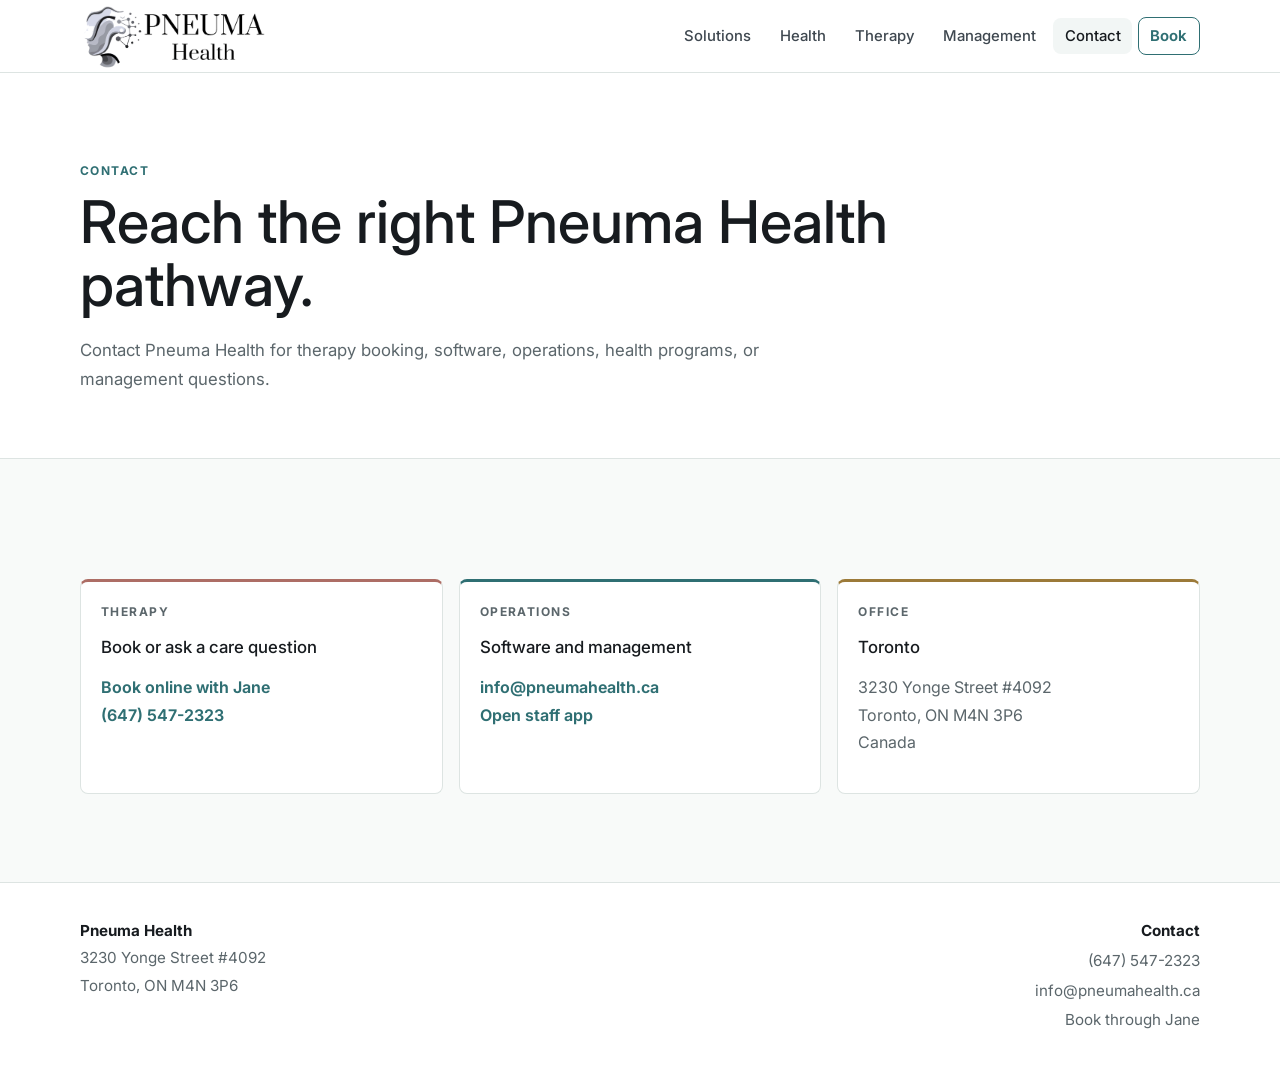
==== contact/index.html @ e9d26e88 "Simplify footer and insurance logos" ====
<!DOCTYPE html>
<html lang="en">
  <head>
    <meta charset="UTF-8" />
    <meta name="viewport" content="width=device-width, initial-scale=1.0" />
    <title>Contact | Pneuma Health</title>
    <meta
      name="description"
      content="Contact Pneuma Health for therapy booking, software, operations, health programs, and management questions."
    />
    <link rel="preconnect" href="https://fonts.googleapis.com" />
    <link rel="preconnect" href="https://fonts.gstatic.com" crossorigin />
    <link
      href="https://fonts.googleapis.com/css2?family=Inter:wght@400;500;600;700&display=swap"
      rel="stylesheet"
    />
    <link rel="icon" type="image/png" href="/assets/favicon.png" />
    <link rel="stylesheet" href="/styles.css" />
  </head>
  <body>
    <header class="site-header">
      <div class="container nav-shell">
        <a class="brand" href="/" aria-label="Pneuma Health home">
          <img class="brand-logo" src="/assets/logo-horizontal-cropped.png" alt="Pneuma Health" />
        </a>
        <nav class="site-nav" aria-label="Primary">
          <a href="/solutions/">Solutions</a>
          <a href="/health/">Health</a>
          <a href="/therapy/">Therapy</a>
          <a href="/management/">Management</a>
          <a href="/contact/" aria-current="page">Contact</a>
          <a class="nav-cta" href="https://pneumahealth.janeapp.com">Book</a>
        </nav>
      </div>
    </header>

    <main>
      <section class="page-hero">
        <div class="container">
          <p class="eyebrow">Contact</p>
          <h1>Reach the right Pneuma Health pathway.</h1>
          <p class="page-lead">
            Contact Pneuma Health for therapy booking, software, operations, health programs, or
            management questions.
          </p>
        </div>
      </section>

      <section class="section">
        <div class="container contact-grid">
          <article class="contact-card accent-rose">
            <p class="card-label">Therapy</p>
            <h3>Book or ask a care question</h3>
            <p>
              <a href="https://pneumahealth.janeapp.com">Book online with Jane</a><br />
              <a href="tel:+16475472323">(647) 547-2323</a>
            </p>
          </article>
          <article class="contact-card accent-cyan">
            <p class="card-label">Operations</p>
            <h3>Software and management</h3>
            <p>
              <a href="mailto:info@pneumahealth.ca?subject=Pneuma%20Health%20operations%20question">info@pneumahealth.ca</a><br />
              <a href="https://app.pneumahealth.ca">Open staff app</a>
            </p>
          </article>
          <article class="contact-card accent-amber">
            <p class="card-label">Office</p>
            <h3>Toronto</h3>
            <p>
              3230 Yonge Street #4092<br />
              Toronto, ON M4N 3P6<br />
              Canada
            </p>
          </article>
        </div>
      </section>
    </main>

    <footer class="site-footer">
      <div class="container footer-grid">
        <address class="footer-address">
          <strong>Pneuma Health</strong>
          <span>3230 Yonge Street #4092</span>
          <span>Toronto, ON M4N 3P6</span>
        </address>

        <div class="footer-contact">
          <strong>Contact</strong>
          <a href="tel:+16475472323">(647) 547-2323</a>
          <a href="mailto:info@pneumahealth.ca">info@pneumahealth.ca</a>
          <a href="https://pneumahealth.janeapp.com">Book through Jane</a>
        </div>
      </div>
    </footer>
  </body>
</html>
---- styles.css ----
:root {
  --bg: #f8faf9;
  --surface: #ffffff;
  --surface-soft: #f2f6f5;
  --text: #171b1f;
  --muted: #5b666b;
  --soft: #eef2f1;
  --line: #dde4e2;
  --line-strong: #c7d2d0;
  --teal: #2f6f73;
  --green: #5d8b67;
  --rose: #ad6d65;
  --amber: #9c7a39;
  --max-width: 1120px;
}

* {
  box-sizing: border-box;
}

html {
  scroll-behavior: smooth;
}

body {
  margin: 0;
  font-family: "Inter", system-ui, -apple-system, BlinkMacSystemFont, "Segoe UI", sans-serif;
  color: var(--text);
  background: var(--bg);
}

img {
  display: block;
  max-width: 100%;
}

a {
  color: inherit;
  text-decoration: none;
}

.container {
  width: min(calc(100% - 2rem), var(--max-width));
  margin: 0 auto;
}

.site-header {
  position: sticky;
  top: 0;
  z-index: 20;
  border-bottom: 1px solid var(--line);
  background: rgba(255, 255, 255, 0.94);
  backdrop-filter: blur(14px);
}

.nav-shell {
  min-height: 72px;
  display: flex;
  align-items: center;
  justify-content: space-between;
  gap: 1.25rem;
}

.brand {
  display: inline-flex;
  align-items: center;
  flex: 0 0 auto;
}

.brand-logo {
  width: clamp(136px, 16vw, 186px);
  height: auto;
}

.site-nav {
  display: flex;
  align-items: center;
  justify-content: flex-end;
  gap: 0.35rem;
  flex-wrap: wrap;
  color: #3f4850;
  font-size: 0.93rem;
}

.site-nav a {
  border-radius: 8px;
  padding: 0.55rem 0.72rem;
  font-weight: 500;
  transition:
    background 160ms ease,
    color 160ms ease;
}

.site-nav a:hover,
.site-nav a:focus-visible,
.site-nav a[aria-current="page"] {
  color: var(--text);
  background: var(--surface-soft);
}

.site-nav .nav-cta {
  border: 1px solid var(--teal);
  color: var(--teal);
  background: #fff;
  font-weight: 650;
}

.site-nav .nav-cta:hover,
.site-nav .nav-cta:focus-visible {
  color: #fff;
  background: var(--teal);
}

.hero-section,
.page-hero,
.therapy-hero {
  padding: clamp(3.25rem, 7vw, 6rem) 0 clamp(2.75rem, 5vw, 4.5rem);
}

.hero-layout,
.therapy-hero-layout,
.section-grid,
.split-section,
.cta-layout,
.two-column {
  display: grid;
  grid-template-columns: minmax(0, 1fr) minmax(320px, 0.62fr);
  gap: clamp(2rem, 5vw, 4rem);
  align-items: start;
}

.hero-copy,
.section-heading,
.section-intro,
.cta-layout > div {
  min-width: 0;
}

.eyebrow,
.card-label {
  margin: 0 0 0.85rem;
  color: var(--teal);
  font-size: 0.75rem;
  font-weight: 700;
  letter-spacing: 0.12em;
  text-transform: uppercase;
}

h1,
h2,
h3,
p {
  overflow-wrap: normal;
}

h1,
h2,
h3 {
  margin: 0;
  letter-spacing: 0;
}

h1 {
  max-width: 780px;
  font-size: clamp(2.35rem, 4.6vw, 4rem);
  font-weight: 500;
  line-height: 1.06;
}

h2 {
  font-size: clamp(1.7rem, 3vw, 2.65rem);
  font-weight: 500;
  line-height: 1.1;
}

h3 {
  font-size: 1.05rem;
  font-weight: 500;
  line-height: 1.32;
}

.hero-text,
.section-intro,
.area-card p,
.model-list p,
.final-cta p,
.page-lead,
.feature-card p,
.contact-card p,
.site-footer p,
.booking-panel p {
  color: var(--muted);
  line-height: 1.72;
}

.hero-text,
.page-lead {
  max-width: 680px;
  margin: 1.25rem 0 0;
  font-size: 1.05rem;
}

.hero-actions {
  display: flex;
  gap: 0.75rem;
  flex-wrap: wrap;
  margin-top: 1.6rem;
}

.button {
  display: inline-flex;
  align-items: center;
  justify-content: center;
  min-height: 44px;
  padding: 0.72rem 1rem;
  border: 1px solid transparent;
  border-radius: 8px;
  font-size: 0.95rem;
  font-weight: 650;
  transition:
    background 160ms ease,
    border-color 160ms ease,
    color 160ms ease,
    transform 160ms ease;
}

.button:hover,
.button:focus-visible {
  transform: translateY(-1px);
}

.button.primary {
  background: var(--teal);
  color: #fff;
}

.button.secondary,
.button.tertiary {
  border-color: var(--line-strong);
  background: #fff;
  color: var(--text);
}

.button.secondary:hover,
.button.secondary:focus-visible,
.button.tertiary:hover,
.button.tertiary:focus-visible {
  border-color: var(--teal);
  color: var(--teal);
}

.hero-signals,
.page-kicker-row {
  display: flex;
  flex-wrap: wrap;
  gap: 0.55rem;
  padding: 0;
  margin: 1.25rem 0 0;
  list-style: none;
}

.hero-signals li,
.status-pill {
  border: 1px solid var(--line);
  border-radius: 8px;
  padding: 0.48rem 0.65rem;
  color: var(--muted);
  background: #fff;
  font-size: 0.86rem;
}

.hero-media {
  margin: 0;
  overflow: hidden;
  border: 1px solid var(--line);
  border-radius: 8px;
  background: var(--surface);
}

.hero-media img {
  width: 100%;
  min-height: 300px;
  object-fit: cover;
  object-position: center;
  border-bottom: 1px solid var(--line);
}

.hero-media figcaption {
  display: grid;
  gap: 0.25rem;
  padding: 1rem;
}

.hero-media strong {
  color: var(--text);
  font-size: 0.95rem;
  line-height: 1.45;
  font-weight: 600;
}

.section {
  padding: clamp(3.25rem, 7vw, 5.5rem) 0;
}

.compact-section {
  padding: clamp(2rem, 4vw, 3.25rem) 0;
}

.surface-section,
.wide-panel {
  border-top: 1px solid var(--line);
  border-bottom: 1px solid var(--line);
  background: var(--surface-soft);
}

.section-grid,
.split-section,
.cta-layout,
.two-column {
  grid-template-columns: minmax(0, 0.82fr) minmax(0, 1fr);
}

.section-intro {
  margin: 1.35rem 0 0;
  font-size: 1rem;
}

.area-grid,
.feature-grid,
.contact-grid,
.metric-grid {
  display: grid;
  gap: 1rem;
}

.area-grid {
  grid-template-columns: repeat(auto-fit, minmax(230px, 1fr));
  margin-top: 2rem;
}

.feature-grid {
  grid-template-columns: repeat(3, minmax(0, 1fr));
}

.contact-grid {
  grid-template-columns: repeat(3, minmax(0, 1fr));
  margin-top: 2rem;
}

.area-card,
.feature-card,
.contact-card,
.booking-panel,
.redirect-card {
  min-width: 0;
  border: 1px solid var(--line);
  border-radius: 8px;
  background: #fff;
  padding: 1.25rem;
}

.area-card,
.feature-card {
  display: grid;
  gap: 0.75rem;
  align-content: start;
}

.area-card a,
.contact-card a,
.booking-detail a {
  color: var(--teal);
  font-weight: 650;
}

.accent-cyan {
  border-top: 3px solid var(--teal);
}

.accent-green {
  border-top: 3px solid var(--green);
}

.accent-amber {
  border-top: 3px solid var(--amber);
}

.accent-rose {
  border-top: 3px solid var(--rose);
}

.model-list {
  display: grid;
  gap: 0.8rem;
}

.model-list article {
  display: grid;
  grid-template-columns: auto minmax(0, 1fr);
  gap: 1rem;
  padding: 1rem 0;
  border-bottom: 1px solid var(--line);
}

.model-list span {
  color: var(--teal);
  font-weight: 700;
}

.model-list p {
  margin: 0.45rem 0 0;
}

.metrics-band {
  padding: 2rem 0;
  border-top: 1px solid var(--line);
  border-bottom: 1px solid var(--line);
  background: var(--surface-soft);
  color: var(--text);
}

.metric-grid {
  grid-template-columns: repeat(3, minmax(0, 1fr));
}

.metric-grid article {
  display: grid;
  gap: 0.3rem;
  padding: 1rem 0;
}

.metric-grid strong {
  font-size: clamp(2rem, 4vw, 3.8rem);
  font-weight: 600;
  line-height: 1;
}

.metric-grid span {
  color: var(--muted);
  font-weight: 500;
}

.final-cta {
  border-top: 1px solid var(--line);
  background: #fff;
}

.final-cta p {
  max-width: 62ch;
}

.page-hero {
  border-bottom: 1px solid var(--line);
  background: #fff;
}

.page-hero h1 {
  max-width: 820px;
}

.plain-list {
  display: grid;
  gap: 0.7rem;
  padding: 0;
  margin: 1rem 0 0;
  list-style: none;
}

.plain-list li {
  border-left: 3px solid var(--teal);
  padding: 0.2rem 0 0.2rem 0.8rem;
  color: var(--muted);
  line-height: 1.55;
}

.therapy-hero {
  border-bottom: 1px solid var(--line);
  background: linear-gradient(180deg, #fff 0%, var(--bg) 100%);
}

.therapy-booking-card {
  display: grid;
  grid-template-columns: minmax(0, 0.92fr) minmax(320px, 0.72fr);
  gap: clamp(1.25rem, 4vw, 2.75rem);
  align-items: center;
  min-width: 0;
  overflow: hidden;
  border: 1px solid var(--line);
  border-radius: 8px;
  background: #fff;
  padding: clamp(1rem, 3vw, 2.25rem);
  box-shadow: 0 18px 45px rgba(28, 42, 46, 0.08);
}

.therapy-booking-copy {
  min-width: 0;
}

.therapy-booking-copy h1 {
  max-width: 620px;
  font-size: clamp(2.25rem, 4vw, 3.65rem);
}

.therapy-booking-copy .page-lead {
  max-width: 560px;
}

.booking-mini-list {
  display: grid;
  gap: 0.45rem;
  margin: 1.5rem 0 0;
  padding: 1rem 0 0;
  border-top: 1px solid var(--line);
  color: var(--muted);
  font-size: 0.94rem;
  line-height: 1.55;
  list-style: none;
}

.booking-mini-list a {
  color: var(--teal);
  font-weight: 650;
  overflow-wrap: anywhere;
}

.therapy-booking-art {
  align-self: stretch;
  margin: 0;
  min-height: 290px;
  overflow: hidden;
  border: 1px solid #eadfd2;
  border-radius: 8px;
  background: #fbf6ef;
}

.therapy-booking-art img {
  width: 100%;
  height: 100%;
  object-fit: cover;
  object-position: center;
}

.therapy-actions {
  background: #fff;
  border-bottom: 1px solid var(--line);
}

.quick-action-grid {
  display: grid;
  grid-template-columns: repeat(3, minmax(0, 1fr));
  gap: 0.9rem;
}

.quick-action-card {
  display: grid;
  grid-template-columns: 94px minmax(0, 1fr);
  align-content: start;
  align-items: center;
  gap: 0.7rem;
  min-width: 0;
  min-height: 178px;
  border: 1px solid var(--line);
  border-radius: 8px;
  background: #fff;
  padding: 1.15rem;
  transition:
    border-color 160ms ease,
    box-shadow 160ms ease,
    transform 160ms ease;
}

.quick-action-card:hover,
.quick-action-card:focus-visible {
  border-color: var(--line-strong);
  box-shadow: 0 12px 28px rgba(28, 42, 46, 0.07);
  transform: translateY(-1px);
}

.quick-action-art {
  display: block;
  width: 94px;
  height: 86px;
  overflow: hidden;
  border: 1px solid #eadfd2;
  border-radius: 8px;
  background-image: url("/assets/therapy-card-illustrations.png");
  background-repeat: no-repeat;
  background-size: 300% 200%;
  background-color: #fbf6ef;
}

.art-resources {
  background-position: 0% 0%;
}

.art-contact {
  background-position: 50% 0%;
}

.art-packages {
  background-position: 100% 0%;
}

.art-hiring {
  background-position: 0% 100%;
}

.art-volunteer {
  background-position: 50% 100%;
}

.art-students {
  background-position: 100% 100%;
}

.quick-action-copy {
  display: grid;
  gap: 0.55rem;
  min-width: 0;
}

.quick-action-card h2 {
  font-size: 1.08rem;
  font-weight: 600;
  line-height: 1.28;
}

.quick-action-card p {
  margin: 0;
  color: var(--muted);
  font-size: 0.92rem;
  line-height: 1.55;
}

.insurance-band {
  background: var(--surface-soft);
  border-bottom: 1px solid var(--line);
}

.insurance-layout {
  display: grid;
  gap: 1.25rem;
}

.insurance-logo-grid {
  display: grid;
  grid-template-columns: repeat(6, minmax(0, 1fr));
  gap: 0.75rem;
}

.insurance-logo-card {
  display: flex;
  align-items: center;
  justify-content: center;
  min-height: 86px;
  border: 1px solid var(--line);
  border-radius: 8px;
  background: rgba(255, 255, 255, 0.9);
  padding: 0.85rem;
}

.insurance-logo-card img {
  width: 100%;
  max-width: 128px;
  max-height: 46px;
  object-fit: contain;
}

.insurance-note {
  margin: 0;
  color: var(--muted);
  font-size: 0.86rem;
  line-height: 1.55;
}

.therapy-image-band {
  display: none;
}

.site-footer {
  padding: 2.25rem 0;
  border-top: 1px solid var(--line);
  background: #fff;
}

.footer-grid {
  display: grid;
  grid-template-columns: minmax(0, 1fr) minmax(280px, 0.75fr);
  gap: clamp(1.25rem, 5vw, 3rem);
  align-items: start;
}

.footer-contact,
.footer-address {
  min-width: 0;
  font-size: 0.95rem;
}

.footer-address {
  display: grid;
  gap: 0.2rem;
  color: var(--muted);
  font-style: normal;
  line-height: 1.6;
}

.footer-address strong {
  color: var(--text);
}

.site-footer p {
  margin: 0;
}

.footer-contact {
  display: grid;
  justify-items: end;
  gap: 0.35rem;
  color: var(--muted);
  text-align: right;
  line-height: 1.6;
}

.footer-contact strong {
  color: var(--text);
}

.footer-contact > a {
  color: var(--muted);
  overflow-wrap: anywhere;
}

.footer-contact > a:hover,
.footer-contact > a:focus-visible {
  color: var(--teal);
}

.redirect-page {
  min-height: 100vh;
  display: grid;
  place-items: center;
  padding: 2rem;
  background: var(--bg);
}

.redirect-card {
  max-width: 560px;
}

.redirect-card h1 {
  font-size: clamp(2rem, 6vw, 3.5rem);
}

@media (max-width: 900px) {
  .nav-shell {
    align-items: flex-start;
    flex-direction: column;
    padding: 0.9rem 0;
  }

  .site-nav {
    justify-content: flex-start;
  }

  .hero-layout,
  .therapy-hero-layout,
  .section-grid,
  .split-section,
  .cta-layout,
  .two-column {
    grid-template-columns: 1fr;
  }

  .therapy-booking-card {
    grid-template-columns: 1fr;
  }

  .quick-action-grid,
  .insurance-logo-grid {
    grid-template-columns: repeat(2, minmax(0, 1fr));
  }

  .footer-grid {
    grid-template-columns: 1fr;
  }

  .footer-contact {
    justify-items: start;
    text-align: left;
  }

  .hero-media {
    display: none;
  }

  .feature-grid,
  .contact-grid,
  .metric-grid {
    grid-template-columns: 1fr;
  }
}

@media (max-width: 560px) {
  .container {
    width: min(calc(100% - 1rem), var(--max-width));
  }

  .brand-logo {
    width: 150px;
  }

  .site-nav {
    width: 100%;
    display: flex;
    flex-wrap: wrap;
    justify-content: flex-start;
    overflow-x: visible;
    padding-bottom: 0.15rem;
  }

  .site-nav a {
    flex: 0 0 auto;
    padding: 0.48rem 0.56rem;
  }

  h1 {
    font-size: clamp(2.15rem, 10vw, 3rem);
    line-height: 1.06;
  }

  .hero-actions,
  .button {
    width: 100%;
  }

  .button {
    min-width: 0;
  }

  .therapy-booking-card {
    padding: 1rem;
  }

  .therapy-booking-art {
    min-height: 220px;
  }

  .quick-action-card {
    grid-template-columns: 86px minmax(0, 1fr);
    min-height: 166px;
    padding: 1rem;
  }

  .quick-action-art {
    width: 86px;
    height: 78px;
  }

  .quick-action-grid,
  .insurance-logo-grid {
    grid-template-columns: 1fr;
  }
}
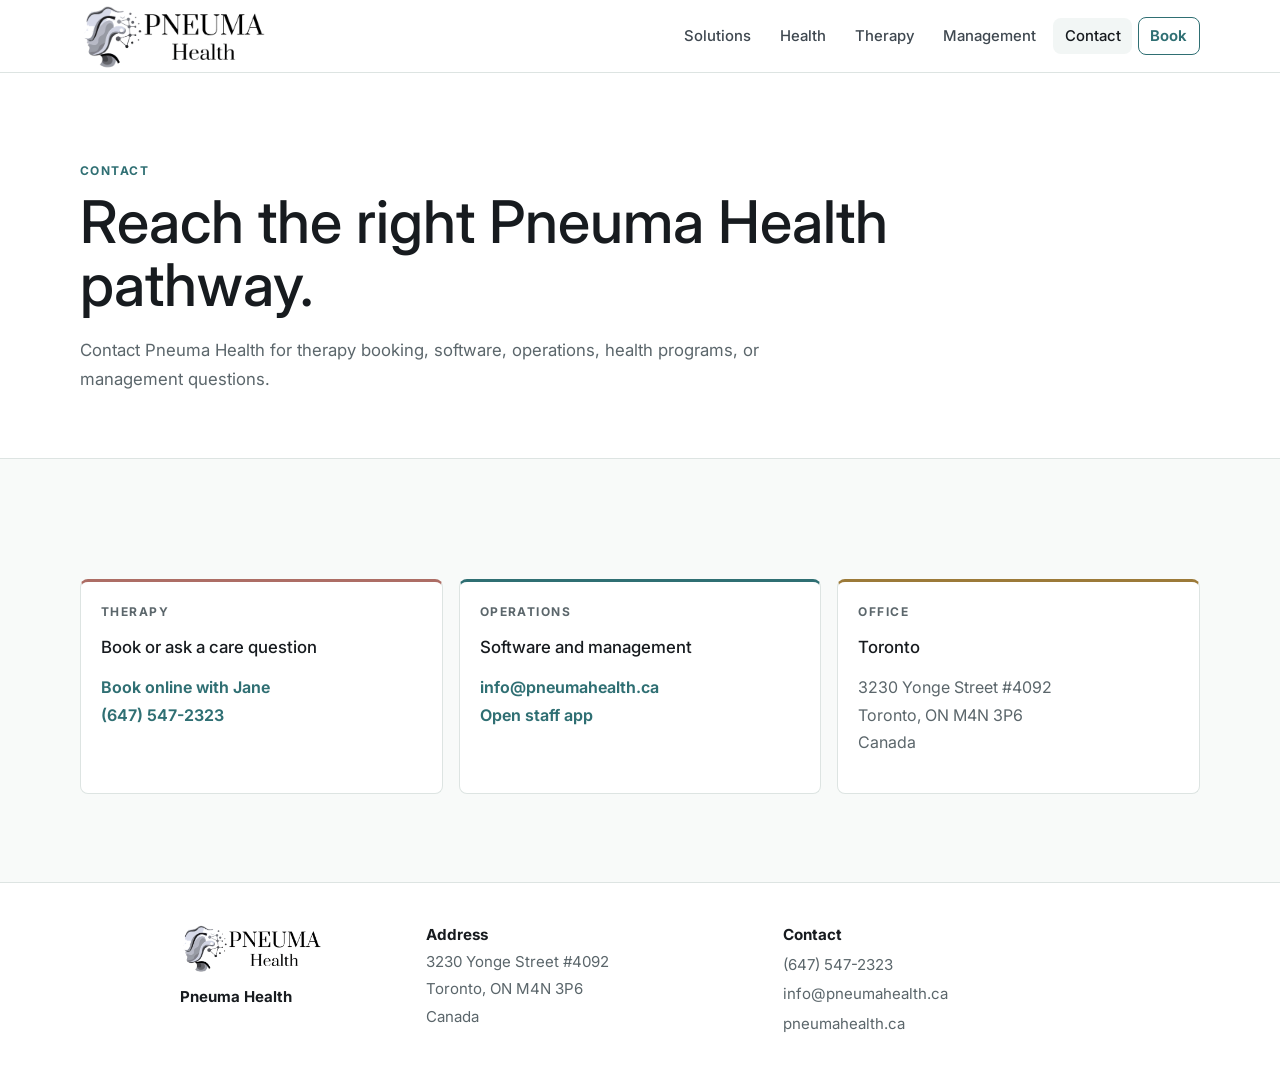
==== commit 7ebf6bd2: "Polish Pneuma Health footer layout" ====
--- a/contact/index.html
+++ b/contact/index.html
@@ -79,17 +79,23 @@
 
     <footer class="site-footer">
       <div class="container footer-grid">
+        <div class="footer-brand-block">
+          <img src="/assets/logo-horizontal-cropped.png" alt="Pneuma Health" />
+          <strong>Pneuma Health</strong>
+        </div>
+
         <address class="footer-address">
-          <strong>Pneuma Health</strong>
+          <strong>Address</strong>
           <span>3230 Yonge Street #4092</span>
           <span>Toronto, ON M4N 3P6</span>
+          <span>Canada</span>
         </address>
 
         <div class="footer-contact">
           <strong>Contact</strong>
           <a href="tel:+16475472323">(647) 547-2323</a>
           <a href="mailto:info@pneumahealth.ca">info@pneumahealth.ca</a>
-          <a href="https://pneumahealth.janeapp.com">Book through Jane</a>
+          <a href="https://pneumahealth.ca">pneumahealth.ca</a>
         </div>
       </div>
     </footer>
--- a/styles.css
+++ b/styles.css
@@ -678,34 +678,54 @@
 }
 
 .site-footer {
-  padding: 2.25rem 0;
+  padding: 2.5rem 0;
   border-top: 1px solid var(--line);
   background: #fff;
 }
 
 .footer-grid {
   display: grid;
-  grid-template-columns: minmax(0, 1fr) minmax(280px, 0.75fr);
-  gap: clamp(1.25rem, 5vw, 3rem);
+  grid-template-columns: minmax(170px, 0.65fr) minmax(220px, 1fr) minmax(220px, 1fr);
+  gap: clamp(1.25rem, 4vw, 2.5rem);
   align-items: start;
-}
-
+  max-width: 920px;
+  margin: 0 auto;
+}
+
+.footer-brand-block,
 .footer-contact,
 .footer-address {
   min-width: 0;
+  color: var(--muted);
+  font-size: 0.94rem;
+  line-height: 1.6;
+}
+
+.footer-brand-block {
+  display: grid;
+  justify-items: start;
+  gap: 0.75rem;
+}
+
+.footer-brand-block img {
+  width: 142px;
+  height: auto;
+}
+
+.footer-brand-block strong {
+  color: var(--text);
+}
+
+.footer-address {
+  display: grid;
+  gap: 0.2rem;
+  font-style: normal;
+}
+
+.footer-address strong,
+.footer-contact strong {
+  color: var(--text);
   font-size: 0.95rem;
-}
-
-.footer-address {
-  display: grid;
-  gap: 0.2rem;
-  color: var(--muted);
-  font-style: normal;
-  line-height: 1.6;
-}
-
-.footer-address strong {
-  color: var(--text);
 }
 
 .site-footer p {
@@ -714,15 +734,9 @@
 
 .footer-contact {
   display: grid;
-  justify-items: end;
   gap: 0.35rem;
-  color: var(--muted);
-  text-align: right;
-  line-height: 1.6;
-}
-
-.footer-contact strong {
-  color: var(--text);
+  justify-items: start;
+  text-align: left;
 }
 
 .footer-contact > a {
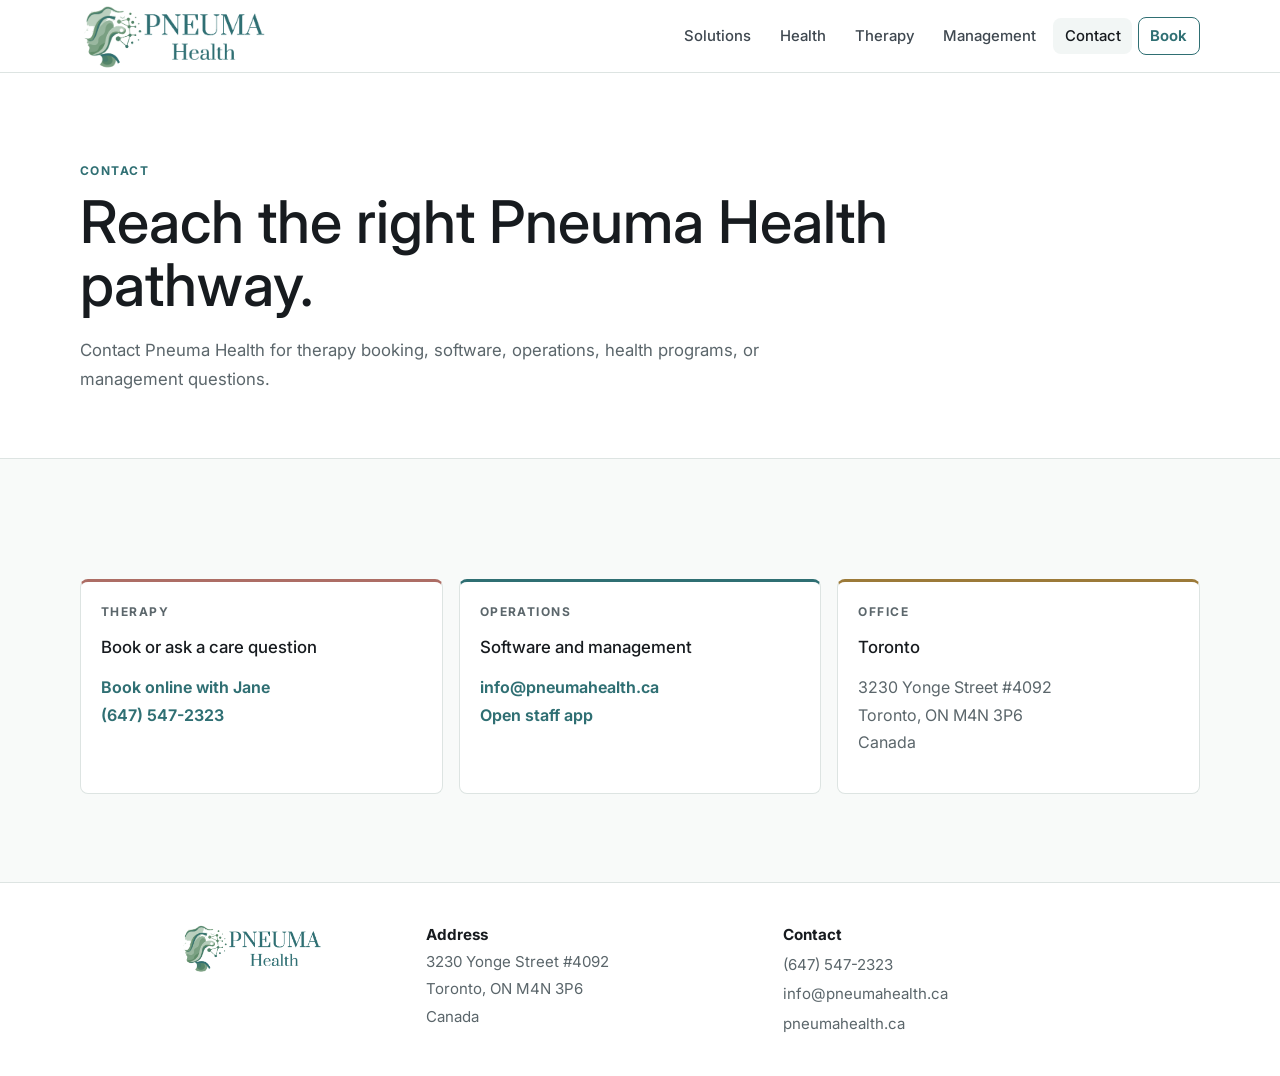
==== commit e2ea98c9: "Apply green Pneuma Health logo set" ====
--- a/contact/index.html
+++ b/contact/index.html
@@ -21,7 +21,7 @@
     <header class="site-header">
       <div class="container nav-shell">
         <a class="brand" href="/" aria-label="Pneuma Health home">
-          <img class="brand-logo" src="/assets/logo-horizontal-cropped.png" alt="Pneuma Health" />
+          <img class="brand-logo" src="/assets/logo-horizontal-green.png" alt="Pneuma Health" />
         </a>
         <nav class="site-nav" aria-label="Primary">
           <a href="/solutions/">Solutions</a>
@@ -80,8 +80,7 @@
     <footer class="site-footer">
       <div class="container footer-grid">
         <div class="footer-brand-block">
-          <img src="/assets/logo-horizontal-cropped.png" alt="Pneuma Health" />
-          <strong>Pneuma Health</strong>
+          <img src="/assets/logo-horizontal-green.png" alt="Pneuma Health" />
         </div>
 
         <address class="footer-address">
--- a/styles.css
+++ b/styles.css
@@ -702,18 +702,12 @@
 }
 
 .footer-brand-block {
-  display: grid;
-  justify-items: start;
-  gap: 0.75rem;
+  display: block;
 }
 
 .footer-brand-block img {
   width: 142px;
   height: auto;
-}
-
-.footer-brand-block strong {
-  color: var(--text);
 }
 
 .footer-address {
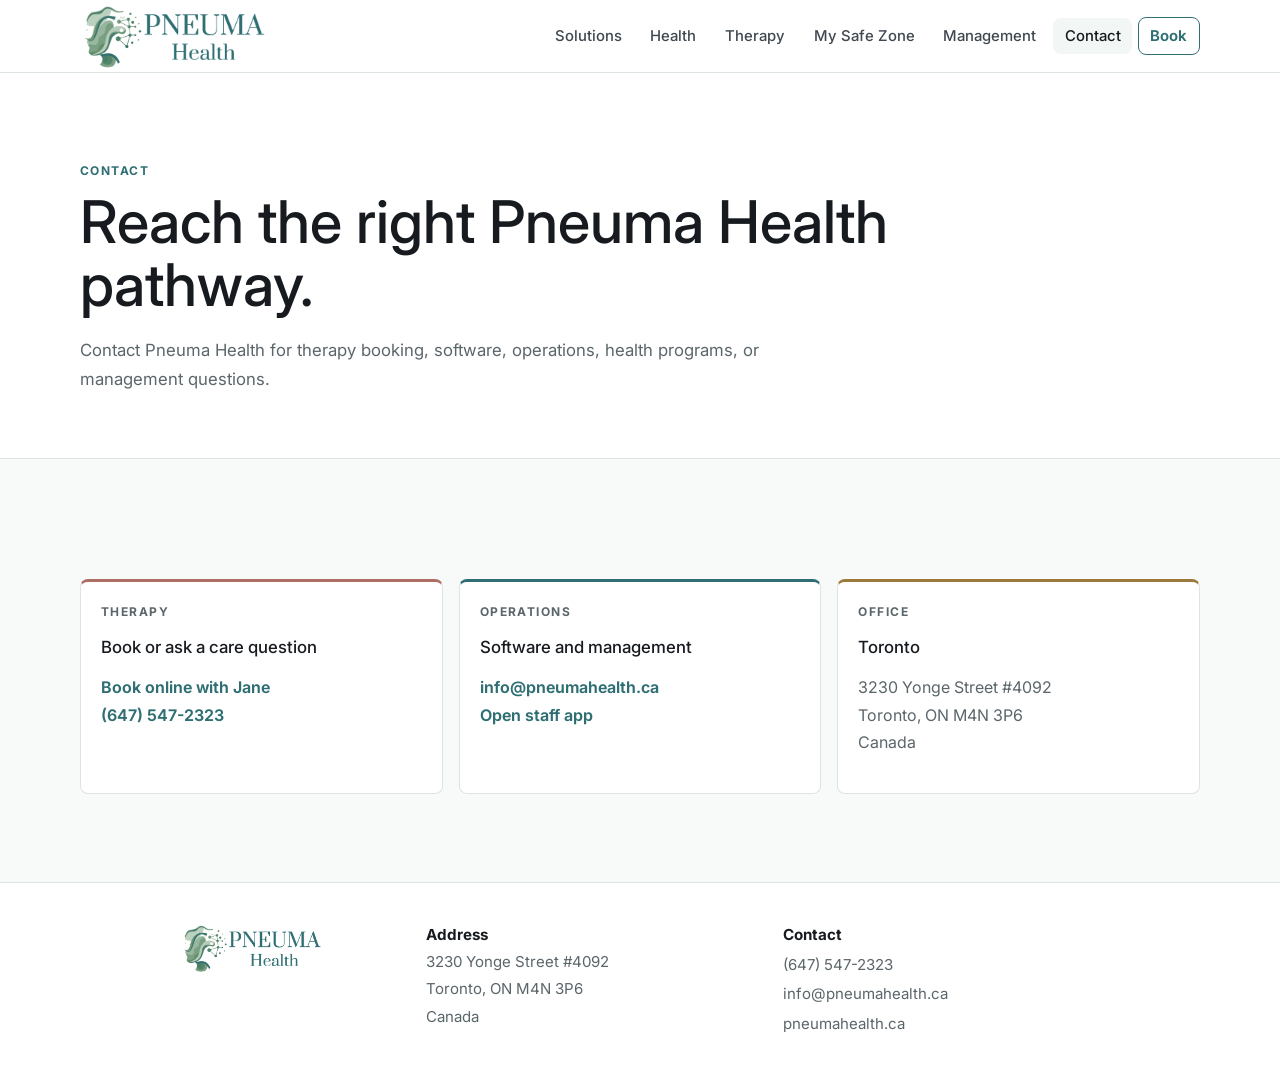
==== commit e3def9b0: "Separate My Safe Zone from Pneuma therapy" ====
--- a/contact/index.html
+++ b/contact/index.html
@@ -27,6 +27,7 @@
           <a href="/solutions/">Solutions</a>
           <a href="/health/">Health</a>
           <a href="/therapy/">Therapy</a>
+          <a href="/mysafezone/">My Safe Zone</a>
           <a href="/management/">Management</a>
           <a href="/contact/" aria-current="page">Contact</a>
           <a class="nav-cta" href="https://pneumahealth.janeapp.com">Book</a>
--- a/styles.css
+++ b/styles.css
@@ -389,6 +389,49 @@
   border-top: 3px solid var(--rose);
 }
 
+.accent-navy {
+  border-top: 3px solid #244a57;
+}
+
+.program-hero-layout {
+  display: grid;
+  grid-template-columns: minmax(0, 1fr) minmax(280px, 0.48fr);
+  gap: clamp(2rem, 6vw, 5rem);
+  align-items: center;
+}
+
+.program-brand-panel {
+  min-height: 300px;
+  display: grid;
+  place-items: center;
+  align-content: center;
+  gap: 1rem;
+  padding: 2rem;
+  border: 1px solid var(--line);
+  border-radius: 8px;
+  color: #fff;
+  background: #173947;
+  text-align: center;
+}
+
+.program-brand-panel img {
+  width: 112px;
+  height: 112px;
+  object-fit: contain;
+  filter: brightness(0) invert(1);
+}
+
+.program-brand-panel strong {
+  font-size: 1.7rem;
+  font-weight: 600;
+}
+
+.program-brand-panel span {
+  max-width: 260px;
+  color: rgba(255, 255, 255, 0.76);
+  line-height: 1.55;
+}
+
 .model-list {
   display: grid;
   gap: 0.8rem;
@@ -772,6 +815,7 @@
 
   .hero-layout,
   .therapy-hero-layout,
+  .program-hero-layout,
   .section-grid,
   .split-section,
   .cta-layout,
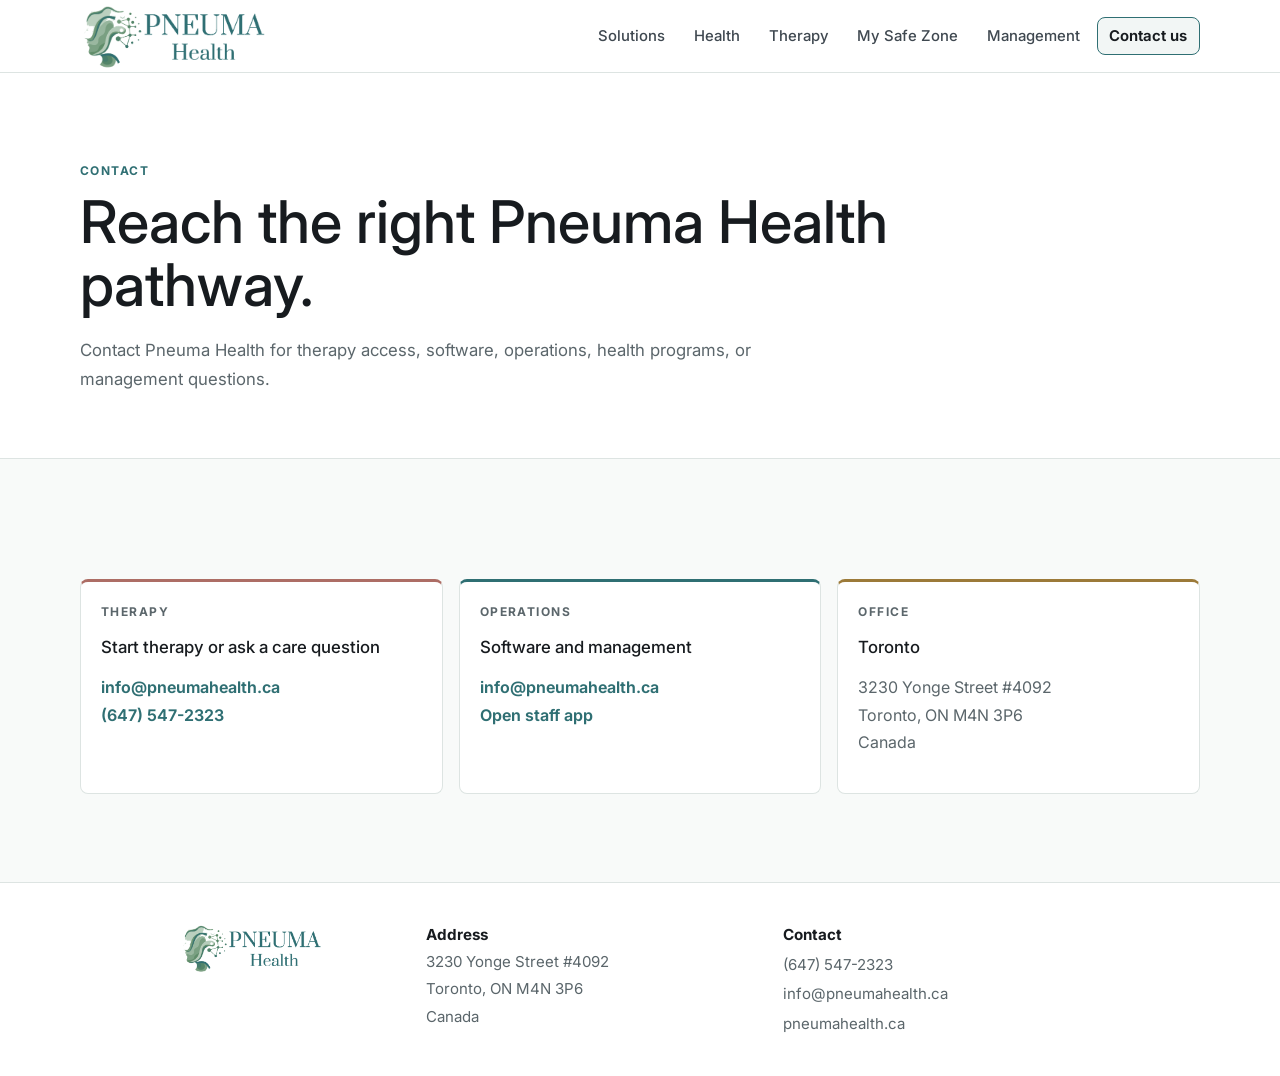
==== commit 2f294501: "Replace Pneuma booking links with contact flow" ====
--- a/contact/index.html
+++ b/contact/index.html
@@ -6,7 +6,7 @@
     <title>Contact | Pneuma Health</title>
     <meta
       name="description"
-      content="Contact Pneuma Health for therapy booking, software, operations, health programs, and management questions."
+      content="Contact Pneuma Health for therapy access, software, operations, health programs, and management questions."
     />
     <link rel="preconnect" href="https://fonts.googleapis.com" />
     <link rel="preconnect" href="https://fonts.gstatic.com" crossorigin />
@@ -29,8 +29,7 @@
           <a href="/therapy/">Therapy</a>
           <a href="/mysafezone/">My Safe Zone</a>
           <a href="/management/">Management</a>
-          <a href="/contact/" aria-current="page">Contact</a>
-          <a class="nav-cta" href="https://pneumahealth.janeapp.com">Book</a>
+          <a class="nav-cta" href="/contact/" aria-current="page">Contact us</a>
         </nav>
       </div>
     </header>
@@ -41,7 +40,7 @@
           <p class="eyebrow">Contact</p>
           <h1>Reach the right Pneuma Health pathway.</h1>
           <p class="page-lead">
-            Contact Pneuma Health for therapy booking, software, operations, health programs, or
+            Contact Pneuma Health for therapy access, software, operations, health programs, or
             management questions.
           </p>
         </div>
@@ -51,9 +50,9 @@
         <div class="container contact-grid">
           <article class="contact-card accent-rose">
             <p class="card-label">Therapy</p>
-            <h3>Book or ask a care question</h3>
+            <h3>Start therapy or ask a care question</h3>
             <p>
-              <a href="https://pneumahealth.janeapp.com">Book online with Jane</a><br />
+              <a href="mailto:info@pneumahealth.ca?subject=Therapy%20inquiry">info@pneumahealth.ca</a><br />
               <a href="tel:+16475472323">(647) 547-2323</a>
             </p>
           </article>
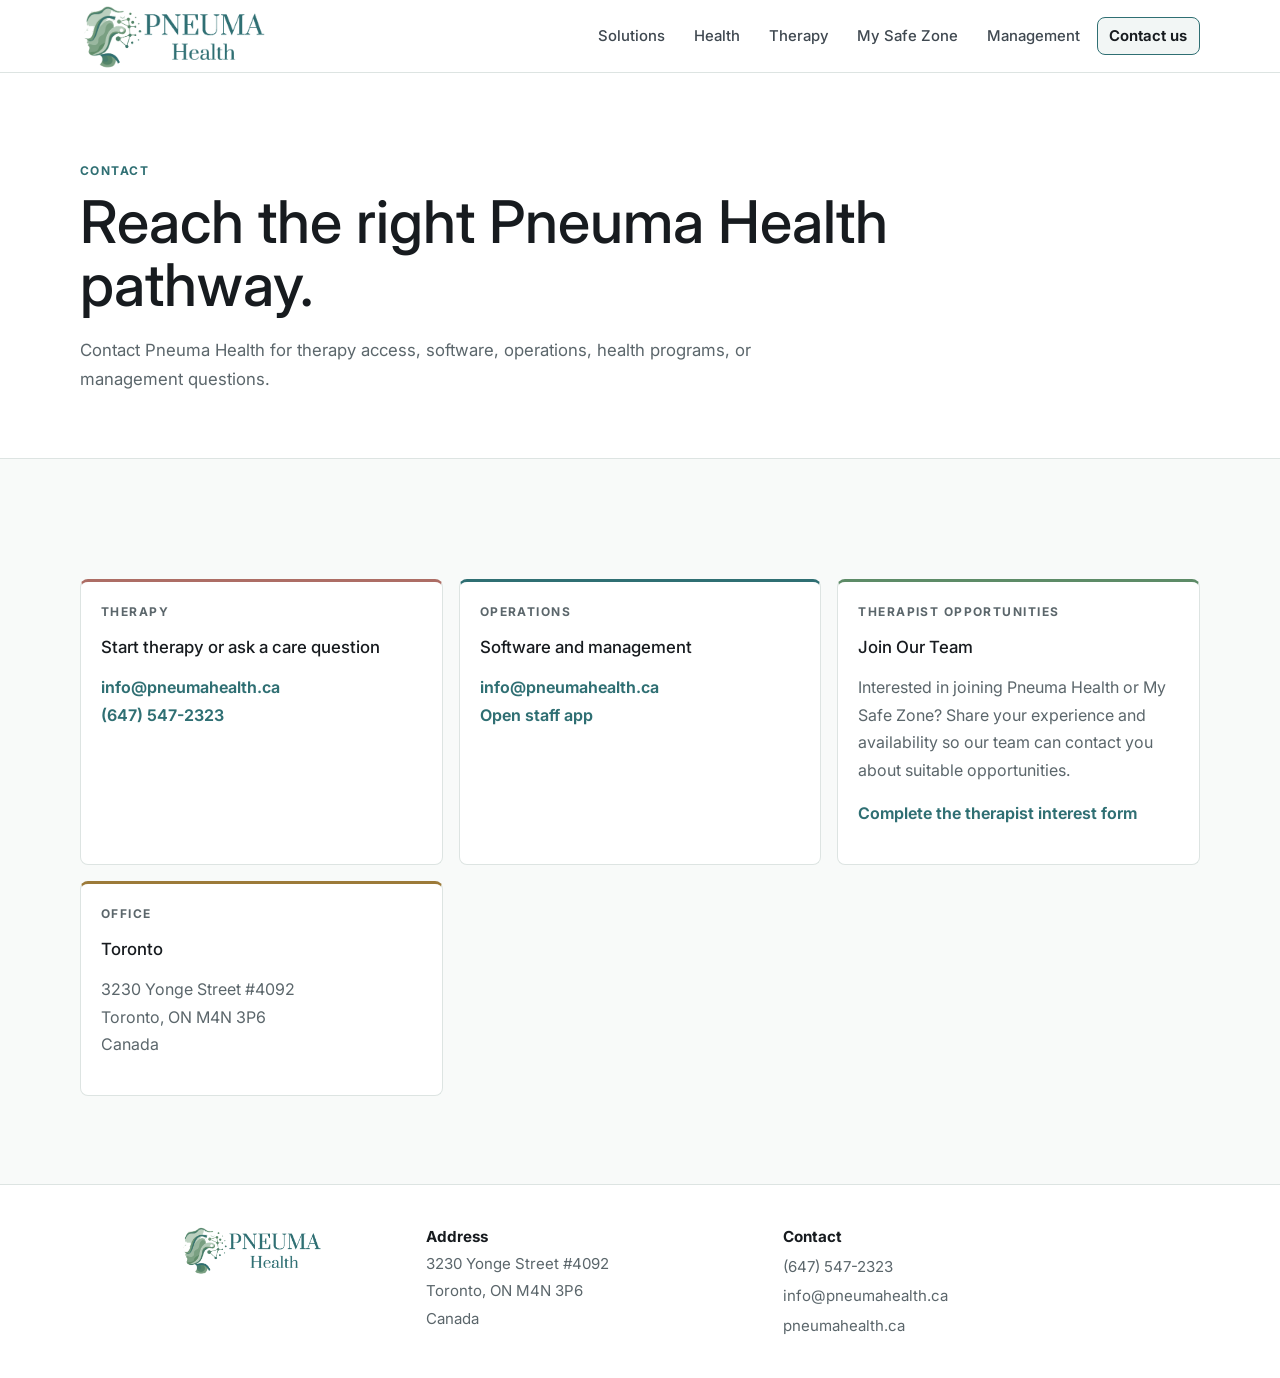
==== commit 223b8c11: "Add therapist interest form and Join Our Team links" ====
--- a/contact/index.html
+++ b/contact/index.html
@@ -16,6 +16,7 @@
     />
     <link rel="icon" type="image/png" href="/assets/favicon.png" />
     <link rel="stylesheet" href="/styles.css" />
+      <link rel="canonical" href="https://pneumahealth.ca/contact/" />
   </head>
   <body>
     <header class="site-header">
@@ -64,6 +65,13 @@
               <a href="https://app.pneumahealth.ca">Open staff app</a>
             </p>
           </article>
+          <article class="contact-card accent-green">
+            <p class="card-label">Therapist opportunities</p>
+            <h3>Join Our Team</h3>
+            <p>Interested in joining Pneuma Health or My Safe Zone? Share your experience and
+              availability so our team can contact you about suitable opportunities.</p>
+            <p><a href="https://docs.google.com/forms/d/e/1FAIpQLSe5eE-SUiwfXW26CQVr0UL02rukzE70miA_Qqdnl3dRgw6Wvg/viewform">Complete the therapist interest form</a></p>
+          </article>
           <article class="contact-card accent-amber">
             <p class="card-label">Office</p>
             <h3>Toronto</h3>
